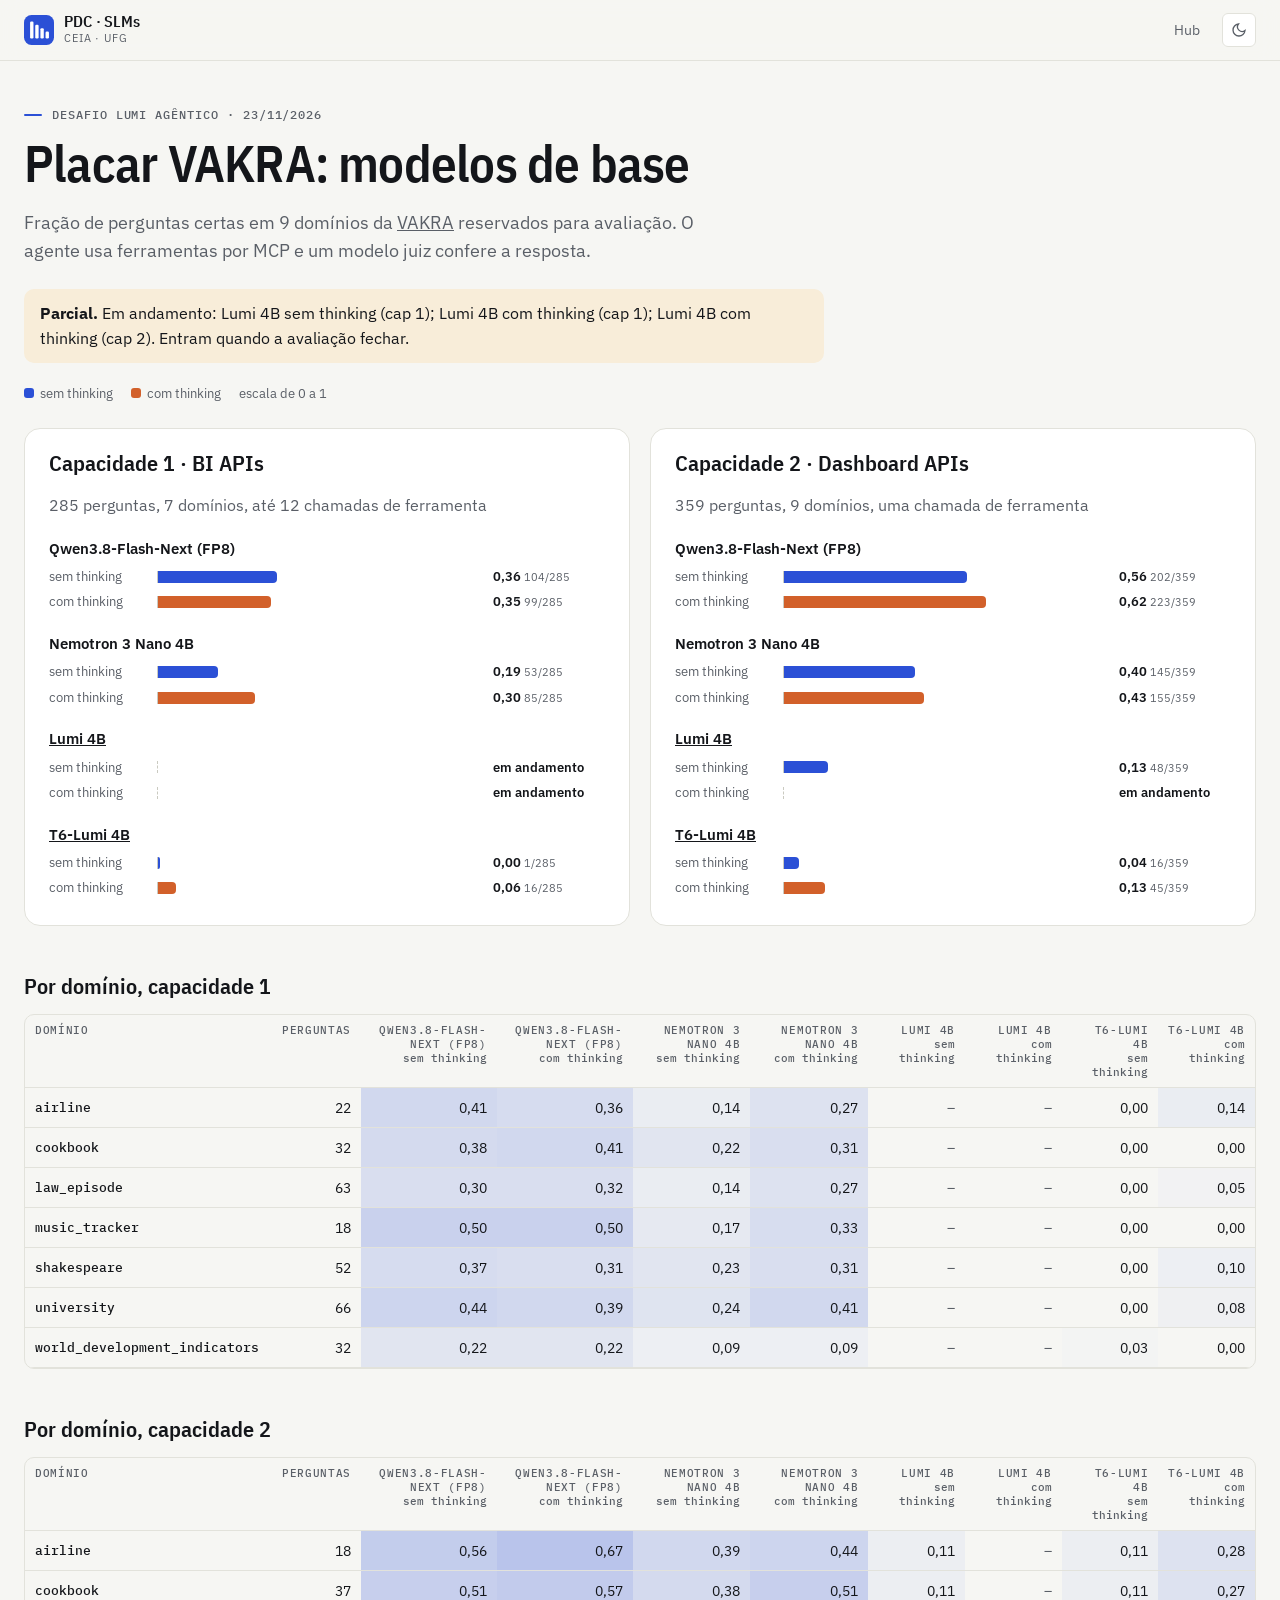
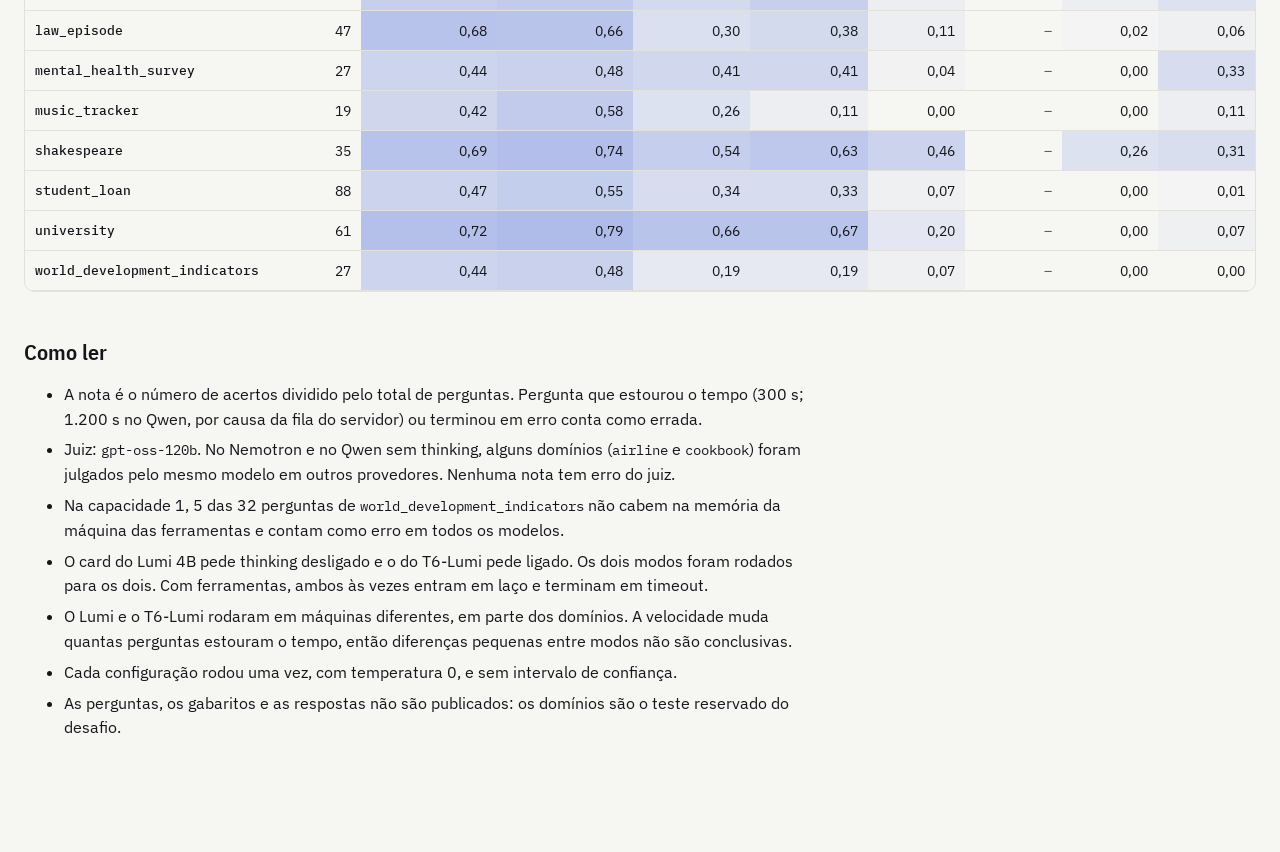
==== posts/placar-vakra/index.html @ 12c35331 "Placar VAKRA: notas agregadas dos modelos de base (parcial)" ====
<!doctype html>
<html lang="pt-BR">
<head>
<meta charset="utf-8">
<meta name="viewport" content="width=device-width, initial-scale=1">
<title>Placar VAKRA: modelos de base do Desafio Lumi Agêntico</title>
<meta name="description" content="Notas de Lumi 4B, T6-Lumi 4B, Nemotron 3 Nano 4B e Qwen3.8-Flash, com e sem thinking, nas capacidades 1 e 2 da VAKRA (9 domínios reservados).">
<meta name="hub:kind" content="leaderboard">
<link rel="preconnect" href="https://fonts.googleapis.com">
<link rel="preconnect" href="https://fonts.gstatic.com" crossorigin>
<link rel="stylesheet" href="https://fonts.googleapis.com/css2?family=IBM+Plex+Mono:wght@400;500&family=IBM+Plex+Sans+Condensed:wght@500;600&family=IBM+Plex+Sans:wght@400;500;600&display=swap">
<link rel="stylesheet" href="../../assets/tokens.css">
<link rel="stylesheet" href="../../assets/tema.css">
<script src="../../assets/tema.js" defer></script>
<style>
main.wrap { padding-top: 48px; padding-bottom: 96px; }
h1.display { font-size: clamp(2rem, 4.4vw, 3.2rem); }
h2 { font: 600 1.35rem/1.2 var(--font-display); margin: 48px 0 6px; }
section > p { max-width: 72ch; }
.aviso { background: var(--warn-soft); border-radius: var(--r); padding: 12px 16px; margin: 24px 0 0; max-width: 80ch; }
.duas { display: grid; grid-template-columns: repeat(auto-fit, minmax(min(100%, 420px), 1fr)); gap: 20px; margin-top: 24px; }
.duas .card { padding: 22px 24px; }
.duas h2 { margin: 0 0 4px; }
.mod { margin-top: 18px; }
.mod h3 { font-size: .95rem; font-weight: 600; margin: 0 0 6px; }
.lin { display: grid; grid-template-columns: 98px 1fr 112px; gap: 10px; align-items: center; font-size: .84rem; margin: 4px 0; }
.modo, .val small { color: var(--muted); font-weight: 400; }
.trilho { height: 12px; display: block; border-left: 1px solid var(--line-strong); }
.trilho i { display: block; height: 100%; min-width: 2px; border-radius: 0 4px 4px 0; }
.trilho.vazio { border-left-style: dashed; }
.s1 { background: var(--c1); } .s2 { background: var(--c2); }
.val { font-weight: 600; }
.leg { display: flex; gap: 18px; font-size: .84rem; color: var(--muted); margin: 20px 0 0; }
.leg i { display: inline-block; width: 10px; height: 10px; border-radius: 3px; margin-right: 6px; }
.rolar { overflow-x: auto; margin-top: 14px; border: 1px solid var(--line); border-radius: var(--r); }
.rolar th span { text-transform: none; letter-spacing: 0; }
.rolar th, .rolar td { padding: 8px 10px; }
.rolar thead th { min-width: 92px; }
.rolar tbody th code { font-size: .82rem; }
.rolar tbody th { text-transform: none; vertical-align: middle; letter-spacing: 0; color: var(--fg); }
li { max-width: 76ch; margin: 6px 0; }
</style>
</head>
<body>
<header class="appbar"><div class="appbar-in">
  <a class="marca" href="../../" aria-label="Início"><svg width="30" height="30" viewBox="0 0 32 32" aria-hidden="true"><rect width="32" height="32" rx="8" style="fill:var(--accent)"/><g fill="#fff"><rect x="6.5" y="7" width="3.6" height="18" rx="1.3"/><rect x="12" y="10.5" width="3.6" height="14.5" rx="1.3"/><rect x="17.5" y="14" width="3.6" height="11" rx="1.3"/><rect x="23" y="17.5" width="3.6" height="7.5" rx="1.3"/></g></svg><span><b>PDC · SLMs</b><small>CEIA · UFG</small></span></a>
  <nav class="appnav"><a href="../../">Hub</a><button class="tema-btn" data-tema-alternar aria-label="Alternar tema claro/escuro"><svg width="16" height="16" viewBox="0 0 24 24" fill="none" stroke="currentColor" stroke-width="2"><path d="M21 12.8A9 9 0 1 1 11.2 3a7 7 0 0 0 9.8 9.8Z"/></svg></button></nav>
</div></header>
<main class="wrap">
<section>
<p class="eyebrow">Desafio Lumi Agêntico · 23/11/2026</p>
<h1 class="display">Placar VAKRA: modelos de base</h1>
<p class="lede">Fração de perguntas certas em 9 domínios da <a href="https://github.com/IBM/vakra">VAKRA</a> reservados para avaliação. O agente usa ferramentas por MCP e um modelo juiz confere a resposta.</p>
<p class="aviso"><strong>Parcial.</strong> Em andamento: Lumi 4B sem thinking (cap 1); Lumi 4B com thinking (cap 1); Lumi 4B com thinking (cap 2). Entram quando a avaliação fechar.</p>
<div class="leg"><span><i class="s1"></i>sem thinking</span><span><i class="s2"></i>com thinking</span><span>escala de 0 a 1</span></div>
<div class="duas">
<div class="card"><h2>Capacidade 1 · BI APIs</h2><p class="muted">285 perguntas, 7 domínios, até 12 chamadas de ferramenta</p><div class="mod"><h3>Qwen3.8-Flash-Next (FP8)</h3><div class="lin" title="Qwen3.8-Flash-Next (FP8), sem thinking: 104 de 285 certas"><span class="modo">sem thinking</span><span class="trilho"><i class="s1" style="width:36.5%"></i></span><b class="val num">0,36 <small>104/285</small></b></div><div class="lin" title="Qwen3.8-Flash-Next (FP8), com thinking: 99 de 285 certas"><span class="modo">com thinking</span><span class="trilho"><i class="s2" style="width:34.7%"></i></span><b class="val num">0,35 <small>99/285</small></b></div></div><div class="mod"><h3>Nemotron 3 Nano 4B</h3><div class="lin" title="Nemotron 3 Nano 4B, sem thinking: 53 de 285 certas"><span class="modo">sem thinking</span><span class="trilho"><i class="s1" style="width:18.6%"></i></span><b class="val num">0,19 <small>53/285</small></b></div><div class="lin" title="Nemotron 3 Nano 4B, com thinking: 85 de 285 certas"><span class="modo">com thinking</span><span class="trilho"><i class="s2" style="width:29.8%"></i></span><b class="val num">0,30 <small>85/285</small></b></div></div><div class="mod"><h3><a href="https://huggingface.co/ceia-research/lumi-4b">Lumi 4B</a></h3><div class="lin"><span class="modo">sem thinking</span><span class="trilho vazio"></span><b class="val">em andamento</b></div><div class="lin"><span class="modo">com thinking</span><span class="trilho vazio"></span><b class="val">em andamento</b></div></div><div class="mod"><h3><a href="https://huggingface.co/gustavobarrosss/t6-lumi-4b">T6-Lumi 4B</a></h3><div class="lin" title="T6-Lumi 4B, sem thinking: 1 de 285 certas"><span class="modo">sem thinking</span><span class="trilho"><i class="s1" style="width:0.4%"></i></span><b class="val num">0,00 <small>1/285</small></b></div><div class="lin" title="T6-Lumi 4B, com thinking: 16 de 285 certas"><span class="modo">com thinking</span><span class="trilho"><i class="s2" style="width:5.6%"></i></span><b class="val num">0,06 <small>16/285</small></b></div></div></div>
<div class="card"><h2>Capacidade 2 · Dashboard APIs</h2><p class="muted">359 perguntas, 9 domínios, uma chamada de ferramenta</p><div class="mod"><h3>Qwen3.8-Flash-Next (FP8)</h3><div class="lin" title="Qwen3.8-Flash-Next (FP8), sem thinking: 202 de 359 certas"><span class="modo">sem thinking</span><span class="trilho"><i class="s1" style="width:56.3%"></i></span><b class="val num">0,56 <small>202/359</small></b></div><div class="lin" title="Qwen3.8-Flash-Next (FP8), com thinking: 223 de 359 certas"><span class="modo">com thinking</span><span class="trilho"><i class="s2" style="width:62.1%"></i></span><b class="val num">0,62 <small>223/359</small></b></div></div><div class="mod"><h3>Nemotron 3 Nano 4B</h3><div class="lin" title="Nemotron 3 Nano 4B, sem thinking: 145 de 359 certas"><span class="modo">sem thinking</span><span class="trilho"><i class="s1" style="width:40.4%"></i></span><b class="val num">0,40 <small>145/359</small></b></div><div class="lin" title="Nemotron 3 Nano 4B, com thinking: 155 de 359 certas"><span class="modo">com thinking</span><span class="trilho"><i class="s2" style="width:43.2%"></i></span><b class="val num">0,43 <small>155/359</small></b></div></div><div class="mod"><h3><a href="https://huggingface.co/ceia-research/lumi-4b">Lumi 4B</a></h3><div class="lin" title="Lumi 4B, sem thinking: 48 de 359 certas"><span class="modo">sem thinking</span><span class="trilho"><i class="s1" style="width:13.4%"></i></span><b class="val num">0,13 <small>48/359</small></b></div><div class="lin"><span class="modo">com thinking</span><span class="trilho vazio"></span><b class="val">em andamento</b></div></div><div class="mod"><h3><a href="https://huggingface.co/gustavobarrosss/t6-lumi-4b">T6-Lumi 4B</a></h3><div class="lin" title="T6-Lumi 4B, sem thinking: 16 de 359 certas"><span class="modo">sem thinking</span><span class="trilho"><i class="s1" style="width:4.5%"></i></span><b class="val num">0,04 <small>16/359</small></b></div><div class="lin" title="T6-Lumi 4B, com thinking: 45 de 359 certas"><span class="modo">com thinking</span><span class="trilho"><i class="s2" style="width:12.5%"></i></span><b class="val num">0,13 <small>45/359</small></b></div></div></div>
</div>
</section>
<section>
<h2>Por domínio, capacidade 1</h2><div class="rolar"><table class="tabela"><thead><tr><th>Domínio</th><th class="r">Perguntas</th><th class="r">Qwen3.8-Flash-Next (FP8)<br><span>sem thinking</span></th><th class="r">Qwen3.8-Flash-Next (FP8)<br><span>com thinking</span></th><th class="r">Nemotron 3 Nano 4B<br><span>sem thinking</span></th><th class="r">Nemotron 3 Nano 4B<br><span>com thinking</span></th><th class="r">Lumi 4B<br><span>sem thinking</span></th><th class="r">Lumi 4B<br><span>com thinking</span></th><th class="r">T6-Lumi 4B<br><span>sem thinking</span></th><th class="r">T6-Lumi 4B<br><span>com thinking</span></th></tr></thead><tbody><tr><th scope="row"><code>airline</code></th><td class="r">22</td><td class="r" style="background:color-mix(in srgb,var(--c1) 18%,transparent)">0,41</td><td class="r" style="background:color-mix(in srgb,var(--c1) 16%,transparent)">0,36</td><td class="r" style="background:color-mix(in srgb,var(--c1) 6%,transparent)">0,14</td><td class="r" style="background:color-mix(in srgb,var(--c1) 12%,transparent)">0,27</td><td class="r muted">–</td><td class="r muted">–</td><td class="r" style="background:color-mix(in srgb,var(--c1) 0%,transparent)">0,00</td><td class="r" style="background:color-mix(in srgb,var(--c1) 6%,transparent)">0,14</td></tr><tr><th scope="row"><code>cookbook</code></th><td class="r">32</td><td class="r" style="background:color-mix(in srgb,var(--c1) 17%,transparent)">0,38</td><td class="r" style="background:color-mix(in srgb,var(--c1) 18%,transparent)">0,41</td><td class="r" style="background:color-mix(in srgb,var(--c1) 10%,transparent)">0,22</td><td class="r" style="background:color-mix(in srgb,var(--c1) 14%,transparent)">0,31</td><td class="r muted">–</td><td class="r muted">–</td><td class="r" style="background:color-mix(in srgb,var(--c1) 0%,transparent)">0,00</td><td class="r" style="background:color-mix(in srgb,var(--c1) 0%,transparent)">0,00</td></tr><tr><th scope="row"><code>law_episode</code></th><td class="r">63</td><td class="r" style="background:color-mix(in srgb,var(--c1) 14%,transparent)">0,30</td><td class="r" style="background:color-mix(in srgb,var(--c1) 14%,transparent)">0,32</td><td class="r" style="background:color-mix(in srgb,var(--c1) 6%,transparent)">0,14</td><td class="r" style="background:color-mix(in srgb,var(--c1) 12%,transparent)">0,27</td><td class="r muted">–</td><td class="r muted">–</td><td class="r" style="background:color-mix(in srgb,var(--c1) 0%,transparent)">0,00</td><td class="r" style="background:color-mix(in srgb,var(--c1) 2%,transparent)">0,05</td></tr><tr><th scope="row"><code>music_tracker</code></th><td class="r">18</td><td class="r" style="background:color-mix(in srgb,var(--c1) 22%,transparent)">0,50</td><td class="r" style="background:color-mix(in srgb,var(--c1) 22%,transparent)">0,50</td><td class="r" style="background:color-mix(in srgb,var(--c1) 8%,transparent)">0,17</td><td class="r" style="background:color-mix(in srgb,var(--c1) 15%,transparent)">0,33</td><td class="r muted">–</td><td class="r muted">–</td><td class="r" style="background:color-mix(in srgb,var(--c1) 0%,transparent)">0,00</td><td class="r" style="background:color-mix(in srgb,var(--c1) 0%,transparent)">0,00</td></tr><tr><th scope="row"><code>shakespeare</code></th><td class="r">52</td><td class="r" style="background:color-mix(in srgb,var(--c1) 16%,transparent)">0,37</td><td class="r" style="background:color-mix(in srgb,var(--c1) 14%,transparent)">0,31</td><td class="r" style="background:color-mix(in srgb,var(--c1) 10%,transparent)">0,23</td><td class="r" style="background:color-mix(in srgb,var(--c1) 14%,transparent)">0,31</td><td class="r muted">–</td><td class="r muted">–</td><td class="r" style="background:color-mix(in srgb,var(--c1) 0%,transparent)">0,00</td><td class="r" style="background:color-mix(in srgb,var(--c1) 4%,transparent)">0,10</td></tr><tr><th scope="row"><code>university</code></th><td class="r">66</td><td class="r" style="background:color-mix(in srgb,var(--c1) 20%,transparent)">0,44</td><td class="r" style="background:color-mix(in srgb,var(--c1) 18%,transparent)">0,39</td><td class="r" style="background:color-mix(in srgb,var(--c1) 11%,transparent)">0,24</td><td class="r" style="background:color-mix(in srgb,var(--c1) 18%,transparent)">0,41</td><td class="r muted">–</td><td class="r muted">–</td><td class="r" style="background:color-mix(in srgb,var(--c1) 0%,transparent)">0,00</td><td class="r" style="background:color-mix(in srgb,var(--c1) 3%,transparent)">0,08</td></tr><tr><th scope="row"><code>world_development_indicators</code></th><td class="r">32</td><td class="r" style="background:color-mix(in srgb,var(--c1) 10%,transparent)">0,22</td><td class="r" style="background:color-mix(in srgb,var(--c1) 10%,transparent)">0,22</td><td class="r" style="background:color-mix(in srgb,var(--c1) 4%,transparent)">0,09</td><td class="r" style="background:color-mix(in srgb,var(--c1) 4%,transparent)">0,09</td><td class="r muted">–</td><td class="r muted">–</td><td class="r" style="background:color-mix(in srgb,var(--c1) 1%,transparent)">0,03</td><td class="r" style="background:color-mix(in srgb,var(--c1) 0%,transparent)">0,00</td></tr></tbody></table></div>
<h2>Por domínio, capacidade 2</h2><div class="rolar"><table class="tabela"><thead><tr><th>Domínio</th><th class="r">Perguntas</th><th class="r">Qwen3.8-Flash-Next (FP8)<br><span>sem thinking</span></th><th class="r">Qwen3.8-Flash-Next (FP8)<br><span>com thinking</span></th><th class="r">Nemotron 3 Nano 4B<br><span>sem thinking</span></th><th class="r">Nemotron 3 Nano 4B<br><span>com thinking</span></th><th class="r">Lumi 4B<br><span>sem thinking</span></th><th class="r">Lumi 4B<br><span>com thinking</span></th><th class="r">T6-Lumi 4B<br><span>sem thinking</span></th><th class="r">T6-Lumi 4B<br><span>com thinking</span></th></tr></thead><tbody><tr><th scope="row"><code>airline</code></th><td class="r">18</td><td class="r" style="background:color-mix(in srgb,var(--c1) 25%,transparent)">0,56</td><td class="r" style="background:color-mix(in srgb,var(--c1) 30%,transparent)">0,67</td><td class="r" style="background:color-mix(in srgb,var(--c1) 18%,transparent)">0,39</td><td class="r" style="background:color-mix(in srgb,var(--c1) 20%,transparent)">0,44</td><td class="r" style="background:color-mix(in srgb,var(--c1) 5%,transparent)">0,11</td><td class="r muted">–</td><td class="r" style="background:color-mix(in srgb,var(--c1) 5%,transparent)">0,11</td><td class="r" style="background:color-mix(in srgb,var(--c1) 12%,transparent)">0,28</td></tr><tr><th scope="row"><code>cookbook</code></th><td class="r">37</td><td class="r" style="background:color-mix(in srgb,var(--c1) 23%,transparent)">0,51</td><td class="r" style="background:color-mix(in srgb,var(--c1) 26%,transparent)">0,57</td><td class="r" style="background:color-mix(in srgb,var(--c1) 17%,transparent)">0,38</td><td class="r" style="background:color-mix(in srgb,var(--c1) 23%,transparent)">0,51</td><td class="r" style="background:color-mix(in srgb,var(--c1) 5%,transparent)">0,11</td><td class="r muted">–</td><td class="r" style="background:color-mix(in srgb,var(--c1) 5%,transparent)">0,11</td><td class="r" style="background:color-mix(in srgb,var(--c1) 12%,transparent)">0,27</td></tr><tr><th scope="row"><code>law_episode</code></th><td class="r">47</td><td class="r" style="background:color-mix(in srgb,var(--c1) 31%,transparent)">0,68</td><td class="r" style="background:color-mix(in srgb,var(--c1) 30%,transparent)">0,66</td><td class="r" style="background:color-mix(in srgb,var(--c1) 13%,transparent)">0,30</td><td class="r" style="background:color-mix(in srgb,var(--c1) 17%,transparent)">0,38</td><td class="r" style="background:color-mix(in srgb,var(--c1) 5%,transparent)">0,11</td><td class="r muted">–</td><td class="r" style="background:color-mix(in srgb,var(--c1) 1%,transparent)">0,02</td><td class="r" style="background:color-mix(in srgb,var(--c1) 3%,transparent)">0,06</td></tr><tr><th scope="row"><code>mental_health_survey</code></th><td class="r">27</td><td class="r" style="background:color-mix(in srgb,var(--c1) 20%,transparent)">0,44</td><td class="r" style="background:color-mix(in srgb,var(--c1) 22%,transparent)">0,48</td><td class="r" style="background:color-mix(in srgb,var(--c1) 18%,transparent)">0,41</td><td class="r" style="background:color-mix(in srgb,var(--c1) 18%,transparent)">0,41</td><td class="r" style="background:color-mix(in srgb,var(--c1) 2%,transparent)">0,04</td><td class="r muted">–</td><td class="r" style="background:color-mix(in srgb,var(--c1) 0%,transparent)">0,00</td><td class="r" style="background:color-mix(in srgb,var(--c1) 15%,transparent)">0,33</td></tr><tr><th scope="row"><code>music_tracker</code></th><td class="r">19</td><td class="r" style="background:color-mix(in srgb,var(--c1) 19%,transparent)">0,42</td><td class="r" style="background:color-mix(in srgb,var(--c1) 26%,transparent)">0,58</td><td class="r" style="background:color-mix(in srgb,var(--c1) 12%,transparent)">0,26</td><td class="r" style="background:color-mix(in srgb,var(--c1) 5%,transparent)">0,11</td><td class="r" style="background:color-mix(in srgb,var(--c1) 0%,transparent)">0,00</td><td class="r muted">–</td><td class="r" style="background:color-mix(in srgb,var(--c1) 0%,transparent)">0,00</td><td class="r" style="background:color-mix(in srgb,var(--c1) 5%,transparent)">0,11</td></tr><tr><th scope="row"><code>shakespeare</code></th><td class="r">35</td><td class="r" style="background:color-mix(in srgb,var(--c1) 31%,transparent)">0,69</td><td class="r" style="background:color-mix(in srgb,var(--c1) 33%,transparent)">0,74</td><td class="r" style="background:color-mix(in srgb,var(--c1) 24%,transparent)">0,54</td><td class="r" style="background:color-mix(in srgb,var(--c1) 28%,transparent)">0,63</td><td class="r" style="background:color-mix(in srgb,var(--c1) 21%,transparent)">0,46</td><td class="r muted">–</td><td class="r" style="background:color-mix(in srgb,var(--c1) 12%,transparent)">0,26</td><td class="r" style="background:color-mix(in srgb,var(--c1) 14%,transparent)">0,31</td></tr><tr><th scope="row"><code>student_loan</code></th><td class="r">88</td><td class="r" style="background:color-mix(in srgb,var(--c1) 21%,transparent)">0,47</td><td class="r" style="background:color-mix(in srgb,var(--c1) 25%,transparent)">0,55</td><td class="r" style="background:color-mix(in srgb,var(--c1) 15%,transparent)">0,34</td><td class="r" style="background:color-mix(in srgb,var(--c1) 15%,transparent)">0,33</td><td class="r" style="background:color-mix(in srgb,var(--c1) 3%,transparent)">0,07</td><td class="r muted">–</td><td class="r" style="background:color-mix(in srgb,var(--c1) 0%,transparent)">0,00</td><td class="r" style="background:color-mix(in srgb,var(--c1) 1%,transparent)">0,01</td></tr><tr><th scope="row"><code>university</code></th><td class="r">61</td><td class="r" style="background:color-mix(in srgb,var(--c1) 32%,transparent)">0,72</td><td class="r" style="background:color-mix(in srgb,var(--c1) 35%,transparent)">0,79</td><td class="r" style="background:color-mix(in srgb,var(--c1) 30%,transparent)">0,66</td><td class="r" style="background:color-mix(in srgb,var(--c1) 30%,transparent)">0,67</td><td class="r" style="background:color-mix(in srgb,var(--c1) 9%,transparent)">0,20</td><td class="r muted">–</td><td class="r" style="background:color-mix(in srgb,var(--c1) 0%,transparent)">0,00</td><td class="r" style="background:color-mix(in srgb,var(--c1) 3%,transparent)">0,07</td></tr><tr><th scope="row"><code>world_development_indicators</code></th><td class="r">27</td><td class="r" style="background:color-mix(in srgb,var(--c1) 20%,transparent)">0,44</td><td class="r" style="background:color-mix(in srgb,var(--c1) 22%,transparent)">0,48</td><td class="r" style="background:color-mix(in srgb,var(--c1) 8%,transparent)">0,19</td><td class="r" style="background:color-mix(in srgb,var(--c1) 8%,transparent)">0,19</td><td class="r" style="background:color-mix(in srgb,var(--c1) 3%,transparent)">0,07</td><td class="r muted">–</td><td class="r" style="background:color-mix(in srgb,var(--c1) 0%,transparent)">0,00</td><td class="r" style="background:color-mix(in srgb,var(--c1) 0%,transparent)">0,00</td></tr></tbody></table></div>
</section>
<section>
<h2>Como ler</h2>
<ul>
<li>A nota é o número de acertos dividido pelo total de perguntas. Pergunta que estourou o tempo (300 s; 1.200 s no Qwen, por causa da fila do servidor) ou terminou em erro conta como errada.</li>
<li>Juiz: <code>gpt-oss-120b</code>. No Nemotron e no Qwen sem thinking, alguns domínios (<code>airline</code> e <code>cookbook</code>) foram julgados pelo mesmo modelo em outros provedores. Nenhuma nota tem erro do juiz.</li>
<li>Na capacidade 1, 5 das 32 perguntas de <code>world_development_indicators</code> não cabem na memória da máquina das ferramentas e contam como erro em todos os modelos.</li>
<li>O card do Lumi 4B pede thinking desligado e o do T6-Lumi pede ligado. Os dois modos foram rodados para os dois. Com ferramentas, ambos às vezes entram em laço e terminam em timeout.</li>
<li>O Lumi e o T6-Lumi rodaram em máquinas diferentes, em parte dos domínios. A velocidade muda quantas perguntas estouram o tempo, então diferenças pequenas entre modos não são conclusivas.</li>
<li>Cada configuração rodou uma vez, com temperatura 0, e sem intervalo de confiança.</li>
<li>As perguntas, os gabaritos e as respostas não são publicados: os domínios são o teste reservado do desafio.</li>
</ul>
</section>
</main>
</body>
</html>
---- assets/tokens.css ----
/* =====================================================================
   Tokens do time de Compressão e Testbench (PDC · SLMs)
   Um só sistema para o hub, os laboratórios e a bancada.

   Cores de dados (validadas para daltonismo e contraste, claro e escuro):
     --c1 azul    quantização   · também a cor da marca
     --c2 laranja pruning
     --c3 verde   destilação
     --c4 roxo    KV cache
   Use sempre nessa ordem; não invente uma quinta cor de série.

   Este arquivo só define variáveis e a barra superior (.appbar): é seguro
   incluir em qualquer página, inclusive nas que têm CSS próprio.
   ===================================================================== */
:root {
  --bg: #F6F6F3; --surface: #FFFFFF; --sunken: #EEEEE9; --raised: #FFFFFF;
  --line: #E2E2DB; --line-strong: #CACAC1;
  --fg: #14161A; --muted: #5A5F67; --faint: #8B9098;
  --c1: #2B50D6; --c2: #D2602A; --c3: #138A72; --c4: #8A4FC7;
  --c1-soft: #E7ECFB; --c2-soft: #FAEADF; --c3-soft: #DFF2EC; --c4-soft: #F0E7FA;
  --accent: var(--c1); --accent-soft: var(--c1-soft); --on-accent: #FFFFFF;
  --ok: #1D7F4E; --ok-soft: #E0F2E8; --warn: #A86A12; --warn-soft: #F8EDD9; --bad: #BE3A2C; --bad-soft: #F9E3E0;
  --code-bg: #14161A; --code-fg: #E3E6EA; --code-dim: #7D848E; --code-hot: #262B33; --code-key: #8FA6FF;
  --font-sans: "IBM Plex Sans", system-ui, -apple-system, "Segoe UI", sans-serif;
  --font-display: "IBM Plex Sans Condensed", "IBM Plex Sans", "Arial Narrow", sans-serif;
  --font-mono: "IBM Plex Mono", ui-monospace, Consolas, monospace;
  --r-sm: 6px; --r: 10px; --r-lg: 16px;
  --shadow: 0 1px 2px rgba(20, 22, 26, .04), 0 4px 16px rgba(20, 22, 26, .05);
  --ease: cubic-bezier(.2, .7, .2, 1);
  color-scheme: light;
}
@media (prefers-color-scheme: dark) { :root:not([data-theme="light"]) {
  --bg: #0D0F12; --surface: #15181D; --sunken: #101317; --raised: #1B1F25;
  --line: #252A31; --line-strong: #363C45;
  --fg: #E6E8EB; --muted: #9AA1AA; --faint: #69707A;
  --c1: #5F7BF0; --c2: #D9723F; --c3: #22A688; --c4: #9F6FDB;
  --c1-soft: #1A2240; --c2-soft: #33211A; --c3-soft: #12302A; --c4-soft: #281E38;
  --on-accent: #FFFFFF;
  --ok: #4CC38A; --ok-soft: #13301F; --warn: #E3AA4F; --warn-soft: #352812; --bad: #F07A6E; --bad-soft: #3A1B18;
  --code-bg: #08090B; --code-hot: #1E232A;
  --shadow: 0 1px 2px rgba(0, 0, 0, .3), 0 6px 20px rgba(0, 0, 0, .25);
  color-scheme: dark } }
:root[data-theme="dark"] {
  --bg: #0D0F12; --surface: #15181D; --sunken: #101317; --raised: #1B1F25;
  --line: #252A31; --line-strong: #363C45;
  --fg: #E6E8EB; --muted: #9AA1AA; --faint: #69707A;
  --c1: #5F7BF0; --c2: #D9723F; --c3: #22A688; --c4: #9F6FDB;
  --c1-soft: #1A2240; --c2-soft: #33211A; --c3-soft: #12302A; --c4-soft: #281E38;
  --on-accent: #FFFFFF;
  --ok: #4CC38A; --ok-soft: #13301F; --warn: #E3AA4F; --warn-soft: #352812; --bad: #F07A6E; --bad-soft: #3A1B18;
  --code-bg: #08090B; --code-hot: #1E232A;
  --shadow: 0 1px 2px rgba(0, 0, 0, .3), 0 6px 20px rgba(0, 0, 0, .25);
  color-scheme: dark }

/* ---------- barra superior comum ---------- */
.appbar, .appbar * { box-sizing: border-box; }
.appbar { position: sticky; top: 0; z-index: 20; background: color-mix(in srgb, var(--bg) 86%, transparent); backdrop-filter: saturate(1.4) blur(10px); border-bottom: 1px solid var(--line); }
.appbar-in { max-width: 1280px; margin: 0 auto; padding: 0 24px; height: 60px; display: flex; align-items: center; gap: 28px; }
.marca { display: flex; align-items: center; gap: 10px; text-decoration: none; flex: none; color: var(--fg); }
.appnav a, .appnav a:visited { color: var(--muted); }
.marca svg { display: block; }
.marca b { font: 600 1.02rem/1.1 var(--font-display); letter-spacing: .01em; display: block; }
.marca small { font-size: .68rem; color: var(--muted); letter-spacing: .08em; text-transform: uppercase; display: block; }
.appnav { display: flex; gap: 4px; margin-left: auto; align-items: center; }
.appnav a { text-decoration: none; color: var(--muted); font-size: .9rem; padding: 7px 12px; border-radius: var(--r-sm); transition: color .2s, background-color .2s; }
.appnav a:hover { color: var(--fg); background: var(--sunken); }
.appnav a[aria-current="page"] { color: var(--fg); background: var(--sunken); font-weight: 500; }
.tema-btn { border: 1px solid var(--line); background: var(--surface); border-radius: var(--r-sm); width: 34px; height: 34px; display: grid; place-items: center; cursor: pointer; color: var(--muted); margin-left: 6px; transition: color .2s, border-color .2s; }
.tema-btn:hover { color: var(--fg); border-color: var(--line-strong); }

@media (max-width: 760px) {
  .appbar-in { padding: 0 16px; gap: 12px; }
  .marca small { display: none; }
  .appnav a { padding: 7px 8px; font-size: .84rem; }
}
---- assets/tema.css ----
/* Componentes comuns. Inclua depois de tokens.css. */
*, *::before, *::after { box-sizing: border-box; }
[hidden] { display: none !important; }
html, body { margin: 0; }
html { scroll-behavior: smooth; }
body { background: var(--bg); color: var(--fg); font-family: var(--font-sans); font-size: 15.5px; line-height: 1.6; -webkit-font-smoothing: antialiased; text-rendering: optimizeLegibility; }
a { color: inherit; }
button, input, select, textarea { font: inherit; color: inherit; }
:focus-visible { outline: 2px solid var(--accent); outline-offset: 2px; border-radius: 4px; }
code, kbd, .mono { font-family: var(--font-mono); font-size: .9em; }
.num { font-variant-numeric: tabular-nums; }
::selection { background: var(--c1-soft); }

/* ---------- tipografia ---------- */
.wrap { max-width: 1280px; margin: 0 auto; padding: 0 24px; }
.eyebrow { font: 500 .74rem/1 var(--font-mono); letter-spacing: .08em; text-transform: uppercase; color: var(--muted); margin: 0 0 16px; display: flex; align-items: center; gap: 10px; }
.eyebrow::before { content: ""; width: 18px; height: 2px; background: var(--accent); border-radius: 2px; }
.display { font-family: var(--font-display); font-weight: 600; letter-spacing: -.015em; line-height: 1.02; margin: 0; text-wrap: balance; }
h1.display { font-size: clamp(2.5rem, 5.5vw, 4.4rem); }
h2.display { font-size: clamp(1.8rem, 3.2vw, 2.5rem); }
.lede { font-size: 1.1rem; color: var(--muted); max-width: 62ch; margin: 20px 0 0; line-height: 1.6; }
.muted { color: var(--muted); }

/* ---------- componentes ---------- */
.card { background: var(--surface); border: 1px solid var(--line); border-radius: var(--r-lg); }
.btn { display: inline-flex; align-items: center; justify-content: center; gap: 8px; border: 1px solid var(--line-strong); background: var(--surface); color: var(--fg); border-radius: var(--r); padding: 9px 16px; cursor: pointer; font-weight: 500; font-size: .9rem; text-decoration: none; transition: background-color .2s, border-color .2s, transform .15s var(--ease); white-space: nowrap; }
.btn:hover { border-color: var(--fg); }
.btn:active { transform: translateY(1px); }
.btn.primario { background: var(--accent); border-color: var(--accent); color: var(--on-accent); }
.btn.primario:hover { background: color-mix(in srgb, var(--accent) 88%, var(--fg)); }
.btn.perigo { color: var(--bad); }
.btn:disabled { opacity: .45; cursor: not-allowed; transform: none; }
.btn.peq { padding: 6px 12px; font-size: .84rem; border-radius: var(--r-sm); }
.seg { display: inline-flex; background: var(--sunken); border-radius: var(--r); padding: 3px; gap: 2px; }
.seg button { border: 0; background: none; padding: 6px 12px; border-radius: 7px; cursor: pointer; font-size: .84rem; color: var(--muted); transition: background-color .2s, color .2s, box-shadow .2s; }
.seg button[aria-pressed="true"] { background: var(--surface); color: var(--fg); box-shadow: 0 1px 3px rgba(0, 0, 0, .12); font-weight: 500; }
.chip { display: inline-flex; align-items: center; gap: 6px; font: 500 .72rem/1 var(--font-mono); padding: 5px 9px; border-radius: 999px; background: var(--sunken); color: var(--muted); white-space: nowrap; }
.chip.ok { background: var(--ok-soft); color: var(--ok); }
.chip.warn { background: var(--warn-soft); color: var(--warn); }
.chip.bad { background: var(--bad-soft); color: var(--bad); }
.chip.acc { background: var(--accent-soft); color: var(--accent); }
.pulso { width: 7px; height: 7px; border-radius: 50%; background: currentColor; flex: none; }
.chip.ok .pulso { animation: pulso 2s var(--ease) infinite; }
@keyframes pulso { 0% { box-shadow: 0 0 0 0 color-mix(in srgb, currentColor 45%, transparent); } 80%, 100% { box-shadow: 0 0 0 7px transparent; } }
.campo { display: flex; flex-direction: column; gap: 6px; min-width: 0; }
.campo > span { font-size: .84rem; font-weight: 500; display: flex; justify-content: space-between; gap: 8px; }
.campo > span output, .campo > span em { font: 500 .8rem var(--font-mono); color: var(--muted); font-style: normal; }
.campo small { color: var(--muted); font-size: .78rem; line-height: 1.4; }
.entrada, .campo input:not([type=range]):not([type=checkbox]), .campo select, .campo textarea {
  width: 100%; min-width: 0; border: 1px solid var(--line-strong); background: var(--surface); border-radius: var(--r-sm); padding: 8px 11px; transition: border-color .2s, box-shadow .2s; }
.campo textarea { resize: vertical; min-height: 80px; font-family: var(--font-mono); font-size: .84rem; line-height: 1.5; }
.campo input:focus, .campo select:focus, .campo textarea:focus { outline: none; border-color: var(--accent); box-shadow: 0 0 0 3px var(--accent-soft); }
.campo.invalido input, .campo.invalido select, .campo.invalido textarea { border-color: var(--bad); }
input[type=range] { accent-color: var(--accent); width: 100%; }
input[type=checkbox] { accent-color: var(--accent); }
table.tabela { width: 100%; border-collapse: collapse; font-size: .9rem; }
.tabela th, .tabela td { text-align: left; padding: 11px 14px; border-bottom: 1px solid var(--line); vertical-align: top; }
.tabela th { font: 500 .7rem var(--font-mono); letter-spacing: .06em; text-transform: uppercase; color: var(--muted); }
.tabela td.r, .tabela th.r { text-align: right; font-variant-numeric: tabular-nums; }
.tabela tbody tr { transition: background-color .15s; }
.tabela tbody tr:hover { background: color-mix(in srgb, var(--sunken) 60%, transparent); }
pre.codigo { margin: 0; background: var(--code-bg); color: var(--code-fg); border-radius: var(--r); padding: 14px 16px; font: .8rem/1.65 var(--font-mono); overflow-x: auto; }

/* ---------- movimento ---------- */
[data-revelar] { opacity: 0; transform: translateY(14px); transition: opacity .7s var(--ease), transform .7s var(--ease); }
[data-revelar].visivel { opacity: 1; transform: none; }
@media (prefers-reduced-motion: reduce) {
  html { scroll-behavior: auto; }
  *, *::before, *::after { animation-duration: 1ms !important; animation-iteration-count: 1 !important; transition-duration: 1ms !important; }
  [data-revelar] { opacity: 1; transform: none; }
}

.rodape { border-top: 1px solid var(--line); margin-top: 96px; padding: 28px 0 40px; color: var(--muted); font-size: .84rem; }
.rodape .wrap { display: flex; justify-content: space-between; gap: 16px; flex-wrap: wrap; }

@media (max-width: 760px) { .wrap { padding: 0 16px; } }
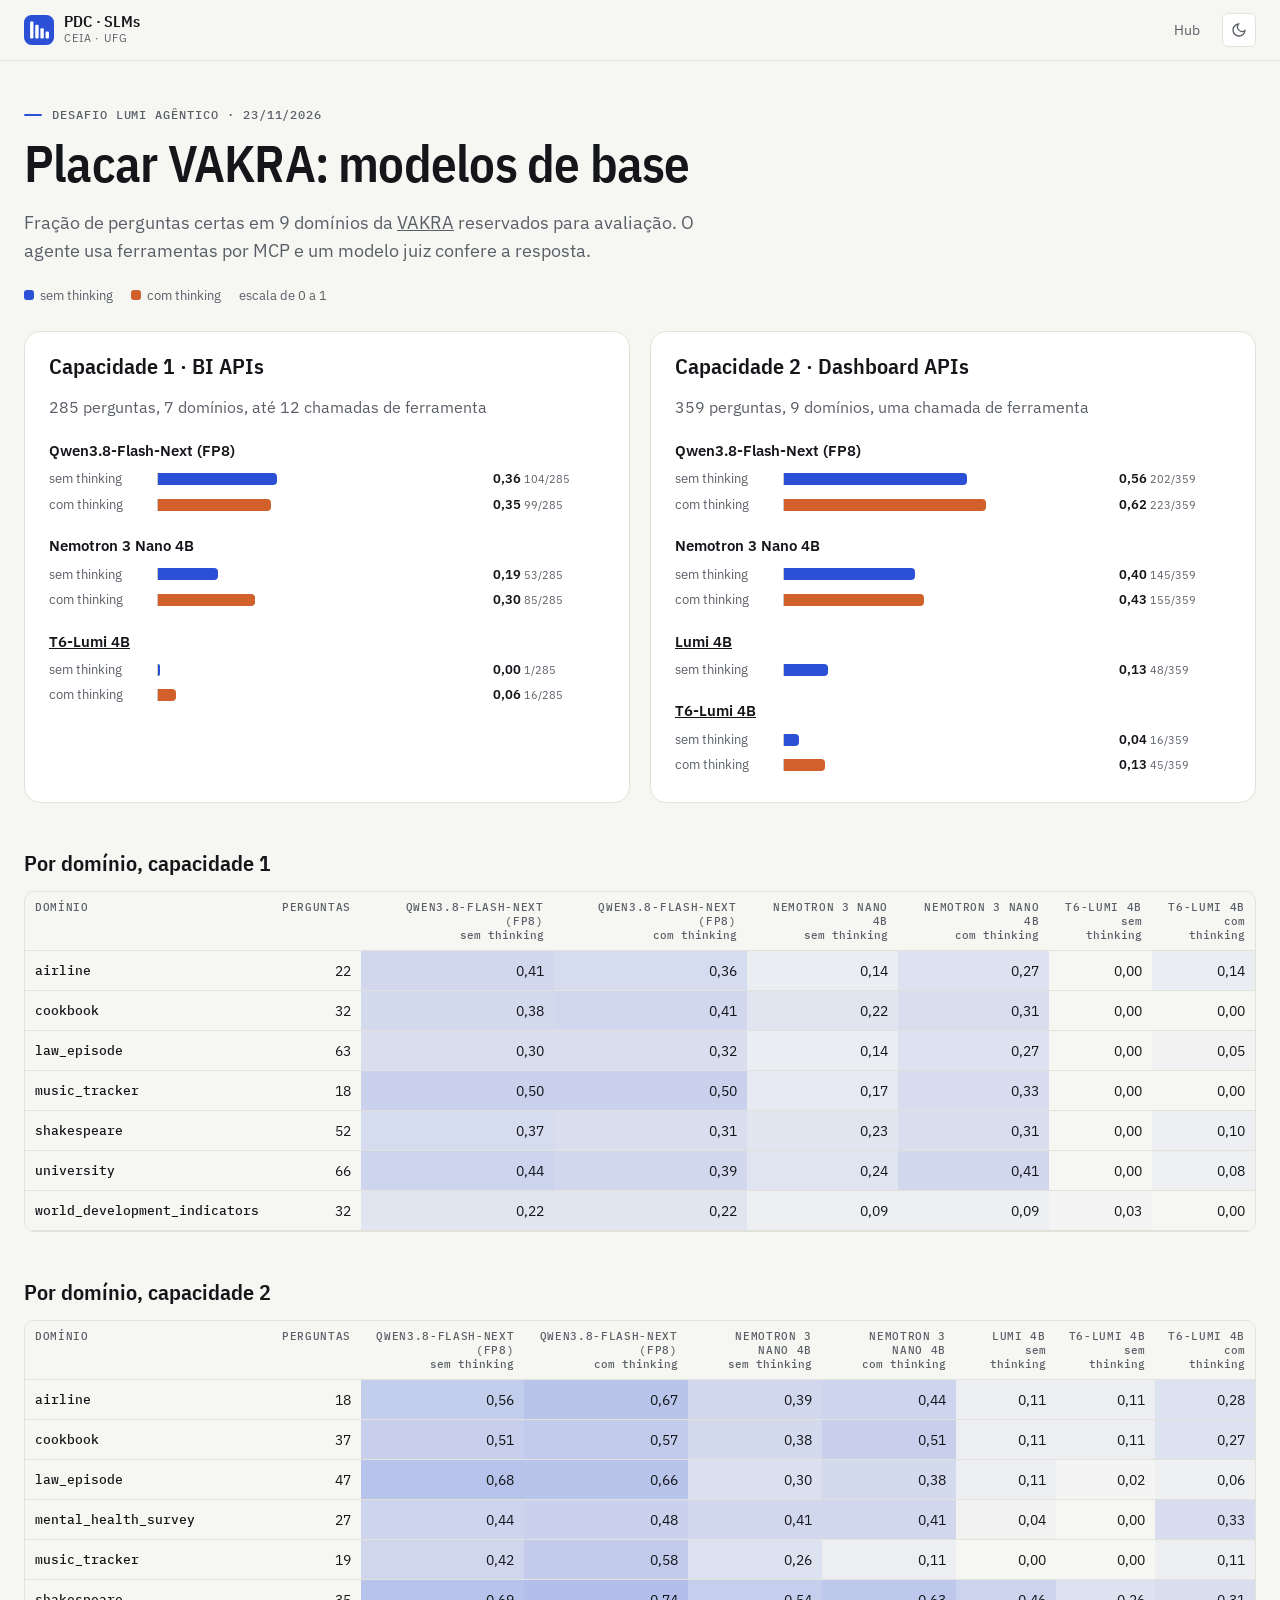
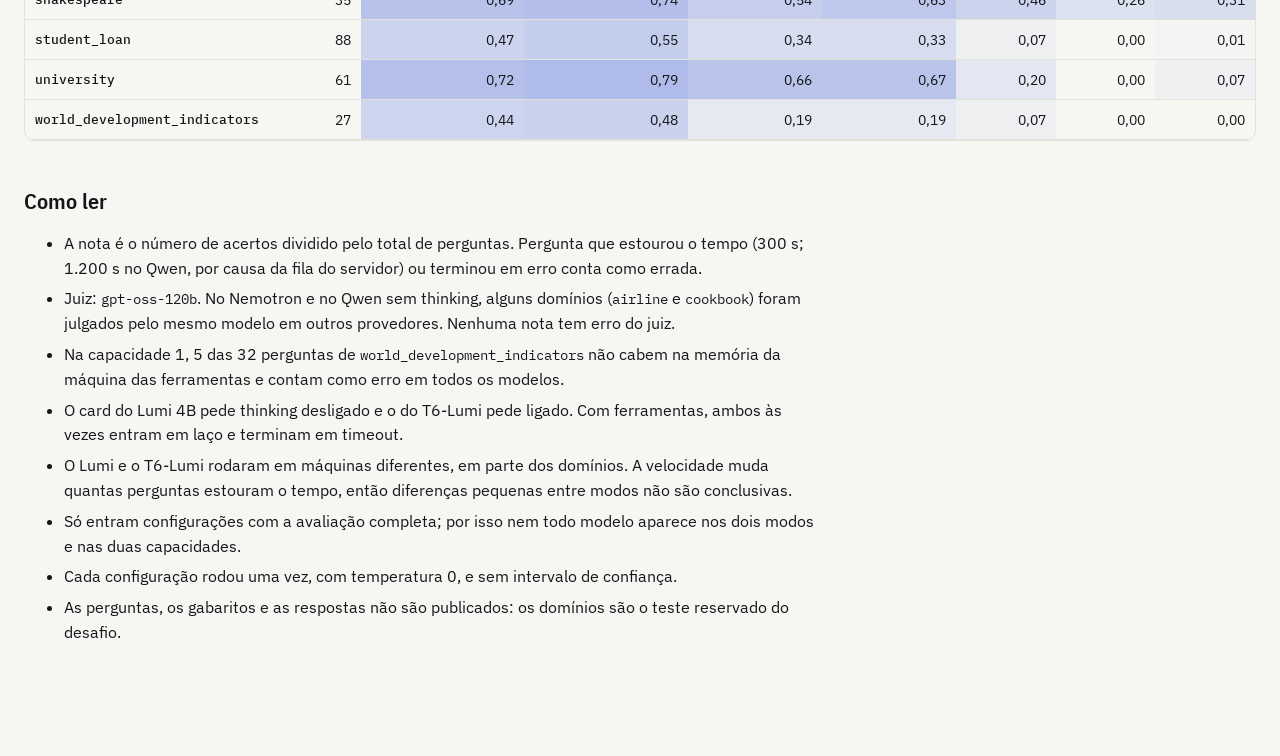
==== commit 2853c775: "Placar VAKRA: só os runs finalizados" ====
--- a/posts/placar-vakra/index.html
+++ b/posts/placar-vakra/index.html
@@ -17,7 +17,6 @@
 h1.display { font-size: clamp(2rem, 4.4vw, 3.2rem); }
 h2 { font: 600 1.35rem/1.2 var(--font-display); margin: 48px 0 6px; }
 section > p { max-width: 72ch; }
-.aviso { background: var(--warn-soft); border-radius: var(--r); padding: 12px 16px; margin: 24px 0 0; max-width: 80ch; }
 .duas { display: grid; grid-template-columns: repeat(auto-fit, minmax(min(100%, 420px), 1fr)); gap: 20px; margin-top: 24px; }
 .duas .card { padding: 22px 24px; }
 .duas h2 { margin: 0 0 4px; }
@@ -27,7 +26,6 @@
 .modo, .val small { color: var(--muted); font-weight: 400; }
 .trilho { height: 12px; display: block; border-left: 1px solid var(--line-strong); }
 .trilho i { display: block; height: 100%; min-width: 2px; border-radius: 0 4px 4px 0; }
-.trilho.vazio { border-left-style: dashed; }
 .s1 { background: var(--c1); } .s2 { background: var(--c2); }
 .val { font-weight: 600; }
 .leg { display: flex; gap: 18px; font-size: .84rem; color: var(--muted); margin: 20px 0 0; }
@@ -51,16 +49,15 @@
 <p class="eyebrow">Desafio Lumi Agêntico · 23/11/2026</p>
 <h1 class="display">Placar VAKRA: modelos de base</h1>
 <p class="lede">Fração de perguntas certas em 9 domínios da <a href="https://github.com/IBM/vakra">VAKRA</a> reservados para avaliação. O agente usa ferramentas por MCP e um modelo juiz confere a resposta.</p>
-<p class="aviso"><strong>Parcial.</strong> Em andamento: Lumi 4B sem thinking (cap 1); Lumi 4B com thinking (cap 1); Lumi 4B com thinking (cap 2). Entram quando a avaliação fechar.</p>
 <div class="leg"><span><i class="s1"></i>sem thinking</span><span><i class="s2"></i>com thinking</span><span>escala de 0 a 1</span></div>
 <div class="duas">
-<div class="card"><h2>Capacidade 1 · BI APIs</h2><p class="muted">285 perguntas, 7 domínios, até 12 chamadas de ferramenta</p><div class="mod"><h3>Qwen3.8-Flash-Next (FP8)</h3><div class="lin" title="Qwen3.8-Flash-Next (FP8), sem thinking: 104 de 285 certas"><span class="modo">sem thinking</span><span class="trilho"><i class="s1" style="width:36.5%"></i></span><b class="val num">0,36 <small>104/285</small></b></div><div class="lin" title="Qwen3.8-Flash-Next (FP8), com thinking: 99 de 285 certas"><span class="modo">com thinking</span><span class="trilho"><i class="s2" style="width:34.7%"></i></span><b class="val num">0,35 <small>99/285</small></b></div></div><div class="mod"><h3>Nemotron 3 Nano 4B</h3><div class="lin" title="Nemotron 3 Nano 4B, sem thinking: 53 de 285 certas"><span class="modo">sem thinking</span><span class="trilho"><i class="s1" style="width:18.6%"></i></span><b class="val num">0,19 <small>53/285</small></b></div><div class="lin" title="Nemotron 3 Nano 4B, com thinking: 85 de 285 certas"><span class="modo">com thinking</span><span class="trilho"><i class="s2" style="width:29.8%"></i></span><b class="val num">0,30 <small>85/285</small></b></div></div><div class="mod"><h3><a href="https://huggingface.co/ceia-research/lumi-4b">Lumi 4B</a></h3><div class="lin"><span class="modo">sem thinking</span><span class="trilho vazio"></span><b class="val">em andamento</b></div><div class="lin"><span class="modo">com thinking</span><span class="trilho vazio"></span><b class="val">em andamento</b></div></div><div class="mod"><h3><a href="https://huggingface.co/gustavobarrosss/t6-lumi-4b">T6-Lumi 4B</a></h3><div class="lin" title="T6-Lumi 4B, sem thinking: 1 de 285 certas"><span class="modo">sem thinking</span><span class="trilho"><i class="s1" style="width:0.4%"></i></span><b class="val num">0,00 <small>1/285</small></b></div><div class="lin" title="T6-Lumi 4B, com thinking: 16 de 285 certas"><span class="modo">com thinking</span><span class="trilho"><i class="s2" style="width:5.6%"></i></span><b class="val num">0,06 <small>16/285</small></b></div></div></div>
-<div class="card"><h2>Capacidade 2 · Dashboard APIs</h2><p class="muted">359 perguntas, 9 domínios, uma chamada de ferramenta</p><div class="mod"><h3>Qwen3.8-Flash-Next (FP8)</h3><div class="lin" title="Qwen3.8-Flash-Next (FP8), sem thinking: 202 de 359 certas"><span class="modo">sem thinking</span><span class="trilho"><i class="s1" style="width:56.3%"></i></span><b class="val num">0,56 <small>202/359</small></b></div><div class="lin" title="Qwen3.8-Flash-Next (FP8), com thinking: 223 de 359 certas"><span class="modo">com thinking</span><span class="trilho"><i class="s2" style="width:62.1%"></i></span><b class="val num">0,62 <small>223/359</small></b></div></div><div class="mod"><h3>Nemotron 3 Nano 4B</h3><div class="lin" title="Nemotron 3 Nano 4B, sem thinking: 145 de 359 certas"><span class="modo">sem thinking</span><span class="trilho"><i class="s1" style="width:40.4%"></i></span><b class="val num">0,40 <small>145/359</small></b></div><div class="lin" title="Nemotron 3 Nano 4B, com thinking: 155 de 359 certas"><span class="modo">com thinking</span><span class="trilho"><i class="s2" style="width:43.2%"></i></span><b class="val num">0,43 <small>155/359</small></b></div></div><div class="mod"><h3><a href="https://huggingface.co/ceia-research/lumi-4b">Lumi 4B</a></h3><div class="lin" title="Lumi 4B, sem thinking: 48 de 359 certas"><span class="modo">sem thinking</span><span class="trilho"><i class="s1" style="width:13.4%"></i></span><b class="val num">0,13 <small>48/359</small></b></div><div class="lin"><span class="modo">com thinking</span><span class="trilho vazio"></span><b class="val">em andamento</b></div></div><div class="mod"><h3><a href="https://huggingface.co/gustavobarrosss/t6-lumi-4b">T6-Lumi 4B</a></h3><div class="lin" title="T6-Lumi 4B, sem thinking: 16 de 359 certas"><span class="modo">sem thinking</span><span class="trilho"><i class="s1" style="width:4.5%"></i></span><b class="val num">0,04 <small>16/359</small></b></div><div class="lin" title="T6-Lumi 4B, com thinking: 45 de 359 certas"><span class="modo">com thinking</span><span class="trilho"><i class="s2" style="width:12.5%"></i></span><b class="val num">0,13 <small>45/359</small></b></div></div></div>
+<div class="card"><h2>Capacidade 1 · BI APIs</h2><p class="muted">285 perguntas, 7 domínios, até 12 chamadas de ferramenta</p><div class="mod"><h3>Qwen3.8-Flash-Next (FP8)</h3><div class="lin" title="Qwen3.8-Flash-Next (FP8), sem thinking: 104 de 285 certas"><span class="modo">sem thinking</span><span class="trilho"><i class="s1" style="width:36.5%"></i></span><b class="val num">0,36 <small>104/285</small></b></div><div class="lin" title="Qwen3.8-Flash-Next (FP8), com thinking: 99 de 285 certas"><span class="modo">com thinking</span><span class="trilho"><i class="s2" style="width:34.7%"></i></span><b class="val num">0,35 <small>99/285</small></b></div></div><div class="mod"><h3>Nemotron 3 Nano 4B</h3><div class="lin" title="Nemotron 3 Nano 4B, sem thinking: 53 de 285 certas"><span class="modo">sem thinking</span><span class="trilho"><i class="s1" style="width:18.6%"></i></span><b class="val num">0,19 <small>53/285</small></b></div><div class="lin" title="Nemotron 3 Nano 4B, com thinking: 85 de 285 certas"><span class="modo">com thinking</span><span class="trilho"><i class="s2" style="width:29.8%"></i></span><b class="val num">0,30 <small>85/285</small></b></div></div><div class="mod"><h3><a href="https://huggingface.co/gustavobarrosss/t6-lumi-4b">T6-Lumi 4B</a></h3><div class="lin" title="T6-Lumi 4B, sem thinking: 1 de 285 certas"><span class="modo">sem thinking</span><span class="trilho"><i class="s1" style="width:0.4%"></i></span><b class="val num">0,00 <small>1/285</small></b></div><div class="lin" title="T6-Lumi 4B, com thinking: 16 de 285 certas"><span class="modo">com thinking</span><span class="trilho"><i class="s2" style="width:5.6%"></i></span><b class="val num">0,06 <small>16/285</small></b></div></div></div>
+<div class="card"><h2>Capacidade 2 · Dashboard APIs</h2><p class="muted">359 perguntas, 9 domínios, uma chamada de ferramenta</p><div class="mod"><h3>Qwen3.8-Flash-Next (FP8)</h3><div class="lin" title="Qwen3.8-Flash-Next (FP8), sem thinking: 202 de 359 certas"><span class="modo">sem thinking</span><span class="trilho"><i class="s1" style="width:56.3%"></i></span><b class="val num">0,56 <small>202/359</small></b></div><div class="lin" title="Qwen3.8-Flash-Next (FP8), com thinking: 223 de 359 certas"><span class="modo">com thinking</span><span class="trilho"><i class="s2" style="width:62.1%"></i></span><b class="val num">0,62 <small>223/359</small></b></div></div><div class="mod"><h3>Nemotron 3 Nano 4B</h3><div class="lin" title="Nemotron 3 Nano 4B, sem thinking: 145 de 359 certas"><span class="modo">sem thinking</span><span class="trilho"><i class="s1" style="width:40.4%"></i></span><b class="val num">0,40 <small>145/359</small></b></div><div class="lin" title="Nemotron 3 Nano 4B, com thinking: 155 de 359 certas"><span class="modo">com thinking</span><span class="trilho"><i class="s2" style="width:43.2%"></i></span><b class="val num">0,43 <small>155/359</small></b></div></div><div class="mod"><h3><a href="https://huggingface.co/ceia-research/lumi-4b">Lumi 4B</a></h3><div class="lin" title="Lumi 4B, sem thinking: 48 de 359 certas"><span class="modo">sem thinking</span><span class="trilho"><i class="s1" style="width:13.4%"></i></span><b class="val num">0,13 <small>48/359</small></b></div></div><div class="mod"><h3><a href="https://huggingface.co/gustavobarrosss/t6-lumi-4b">T6-Lumi 4B</a></h3><div class="lin" title="T6-Lumi 4B, sem thinking: 16 de 359 certas"><span class="modo">sem thinking</span><span class="trilho"><i class="s1" style="width:4.5%"></i></span><b class="val num">0,04 <small>16/359</small></b></div><div class="lin" title="T6-Lumi 4B, com thinking: 45 de 359 certas"><span class="modo">com thinking</span><span class="trilho"><i class="s2" style="width:12.5%"></i></span><b class="val num">0,13 <small>45/359</small></b></div></div></div>
 </div>
 </section>
 <section>
-<h2>Por domínio, capacidade 1</h2><div class="rolar"><table class="tabela"><thead><tr><th>Domínio</th><th class="r">Perguntas</th><th class="r">Qwen3.8-Flash-Next (FP8)<br><span>sem thinking</span></th><th class="r">Qwen3.8-Flash-Next (FP8)<br><span>com thinking</span></th><th class="r">Nemotron 3 Nano 4B<br><span>sem thinking</span></th><th class="r">Nemotron 3 Nano 4B<br><span>com thinking</span></th><th class="r">Lumi 4B<br><span>sem thinking</span></th><th class="r">Lumi 4B<br><span>com thinking</span></th><th class="r">T6-Lumi 4B<br><span>sem thinking</span></th><th class="r">T6-Lumi 4B<br><span>com thinking</span></th></tr></thead><tbody><tr><th scope="row"><code>airline</code></th><td class="r">22</td><td class="r" style="background:color-mix(in srgb,var(--c1) 18%,transparent)">0,41</td><td class="r" style="background:color-mix(in srgb,var(--c1) 16%,transparent)">0,36</td><td class="r" style="background:color-mix(in srgb,var(--c1) 6%,transparent)">0,14</td><td class="r" style="background:color-mix(in srgb,var(--c1) 12%,transparent)">0,27</td><td class="r muted">–</td><td class="r muted">–</td><td class="r" style="background:color-mix(in srgb,var(--c1) 0%,transparent)">0,00</td><td class="r" style="background:color-mix(in srgb,var(--c1) 6%,transparent)">0,14</td></tr><tr><th scope="row"><code>cookbook</code></th><td class="r">32</td><td class="r" style="background:color-mix(in srgb,var(--c1) 17%,transparent)">0,38</td><td class="r" style="background:color-mix(in srgb,var(--c1) 18%,transparent)">0,41</td><td class="r" style="background:color-mix(in srgb,var(--c1) 10%,transparent)">0,22</td><td class="r" style="background:color-mix(in srgb,var(--c1) 14%,transparent)">0,31</td><td class="r muted">–</td><td class="r muted">–</td><td class="r" style="background:color-mix(in srgb,var(--c1) 0%,transparent)">0,00</td><td class="r" style="background:color-mix(in srgb,var(--c1) 0%,transparent)">0,00</td></tr><tr><th scope="row"><code>law_episode</code></th><td class="r">63</td><td class="r" style="background:color-mix(in srgb,var(--c1) 14%,transparent)">0,30</td><td class="r" style="background:color-mix(in srgb,var(--c1) 14%,transparent)">0,32</td><td class="r" style="background:color-mix(in srgb,var(--c1) 6%,transparent)">0,14</td><td class="r" style="background:color-mix(in srgb,var(--c1) 12%,transparent)">0,27</td><td class="r muted">–</td><td class="r muted">–</td><td class="r" style="background:color-mix(in srgb,var(--c1) 0%,transparent)">0,00</td><td class="r" style="background:color-mix(in srgb,var(--c1) 2%,transparent)">0,05</td></tr><tr><th scope="row"><code>music_tracker</code></th><td class="r">18</td><td class="r" style="background:color-mix(in srgb,var(--c1) 22%,transparent)">0,50</td><td class="r" style="background:color-mix(in srgb,var(--c1) 22%,transparent)">0,50</td><td class="r" style="background:color-mix(in srgb,var(--c1) 8%,transparent)">0,17</td><td class="r" style="background:color-mix(in srgb,var(--c1) 15%,transparent)">0,33</td><td class="r muted">–</td><td class="r muted">–</td><td class="r" style="background:color-mix(in srgb,var(--c1) 0%,transparent)">0,00</td><td class="r" style="background:color-mix(in srgb,var(--c1) 0%,transparent)">0,00</td></tr><tr><th scope="row"><code>shakespeare</code></th><td class="r">52</td><td class="r" style="background:color-mix(in srgb,var(--c1) 16%,transparent)">0,37</td><td class="r" style="background:color-mix(in srgb,var(--c1) 14%,transparent)">0,31</td><td class="r" style="background:color-mix(in srgb,var(--c1) 10%,transparent)">0,23</td><td class="r" style="background:color-mix(in srgb,var(--c1) 14%,transparent)">0,31</td><td class="r muted">–</td><td class="r muted">–</td><td class="r" style="background:color-mix(in srgb,var(--c1) 0%,transparent)">0,00</td><td class="r" style="background:color-mix(in srgb,var(--c1) 4%,transparent)">0,10</td></tr><tr><th scope="row"><code>university</code></th><td class="r">66</td><td class="r" style="background:color-mix(in srgb,var(--c1) 20%,transparent)">0,44</td><td class="r" style="background:color-mix(in srgb,var(--c1) 18%,transparent)">0,39</td><td class="r" style="background:color-mix(in srgb,var(--c1) 11%,transparent)">0,24</td><td class="r" style="background:color-mix(in srgb,var(--c1) 18%,transparent)">0,41</td><td class="r muted">–</td><td class="r muted">–</td><td class="r" style="background:color-mix(in srgb,var(--c1) 0%,transparent)">0,00</td><td class="r" style="background:color-mix(in srgb,var(--c1) 3%,transparent)">0,08</td></tr><tr><th scope="row"><code>world_development_indicators</code></th><td class="r">32</td><td class="r" style="background:color-mix(in srgb,var(--c1) 10%,transparent)">0,22</td><td class="r" style="background:color-mix(in srgb,var(--c1) 10%,transparent)">0,22</td><td class="r" style="background:color-mix(in srgb,var(--c1) 4%,transparent)">0,09</td><td class="r" style="background:color-mix(in srgb,var(--c1) 4%,transparent)">0,09</td><td class="r muted">–</td><td class="r muted">–</td><td class="r" style="background:color-mix(in srgb,var(--c1) 1%,transparent)">0,03</td><td class="r" style="background:color-mix(in srgb,var(--c1) 0%,transparent)">0,00</td></tr></tbody></table></div>
-<h2>Por domínio, capacidade 2</h2><div class="rolar"><table class="tabela"><thead><tr><th>Domínio</th><th class="r">Perguntas</th><th class="r">Qwen3.8-Flash-Next (FP8)<br><span>sem thinking</span></th><th class="r">Qwen3.8-Flash-Next (FP8)<br><span>com thinking</span></th><th class="r">Nemotron 3 Nano 4B<br><span>sem thinking</span></th><th class="r">Nemotron 3 Nano 4B<br><span>com thinking</span></th><th class="r">Lumi 4B<br><span>sem thinking</span></th><th class="r">Lumi 4B<br><span>com thinking</span></th><th class="r">T6-Lumi 4B<br><span>sem thinking</span></th><th class="r">T6-Lumi 4B<br><span>com thinking</span></th></tr></thead><tbody><tr><th scope="row"><code>airline</code></th><td class="r">18</td><td class="r" style="background:color-mix(in srgb,var(--c1) 25%,transparent)">0,56</td><td class="r" style="background:color-mix(in srgb,var(--c1) 30%,transparent)">0,67</td><td class="r" style="background:color-mix(in srgb,var(--c1) 18%,transparent)">0,39</td><td class="r" style="background:color-mix(in srgb,var(--c1) 20%,transparent)">0,44</td><td class="r" style="background:color-mix(in srgb,var(--c1) 5%,transparent)">0,11</td><td class="r muted">–</td><td class="r" style="background:color-mix(in srgb,var(--c1) 5%,transparent)">0,11</td><td class="r" style="background:color-mix(in srgb,var(--c1) 12%,transparent)">0,28</td></tr><tr><th scope="row"><code>cookbook</code></th><td class="r">37</td><td class="r" style="background:color-mix(in srgb,var(--c1) 23%,transparent)">0,51</td><td class="r" style="background:color-mix(in srgb,var(--c1) 26%,transparent)">0,57</td><td class="r" style="background:color-mix(in srgb,var(--c1) 17%,transparent)">0,38</td><td class="r" style="background:color-mix(in srgb,var(--c1) 23%,transparent)">0,51</td><td class="r" style="background:color-mix(in srgb,var(--c1) 5%,transparent)">0,11</td><td class="r muted">–</td><td class="r" style="background:color-mix(in srgb,var(--c1) 5%,transparent)">0,11</td><td class="r" style="background:color-mix(in srgb,var(--c1) 12%,transparent)">0,27</td></tr><tr><th scope="row"><code>law_episode</code></th><td class="r">47</td><td class="r" style="background:color-mix(in srgb,var(--c1) 31%,transparent)">0,68</td><td class="r" style="background:color-mix(in srgb,var(--c1) 30%,transparent)">0,66</td><td class="r" style="background:color-mix(in srgb,var(--c1) 13%,transparent)">0,30</td><td class="r" style="background:color-mix(in srgb,var(--c1) 17%,transparent)">0,38</td><td class="r" style="background:color-mix(in srgb,var(--c1) 5%,transparent)">0,11</td><td class="r muted">–</td><td class="r" style="background:color-mix(in srgb,var(--c1) 1%,transparent)">0,02</td><td class="r" style="background:color-mix(in srgb,var(--c1) 3%,transparent)">0,06</td></tr><tr><th scope="row"><code>mental_health_survey</code></th><td class="r">27</td><td class="r" style="background:color-mix(in srgb,var(--c1) 20%,transparent)">0,44</td><td class="r" style="background:color-mix(in srgb,var(--c1) 22%,transparent)">0,48</td><td class="r" style="background:color-mix(in srgb,var(--c1) 18%,transparent)">0,41</td><td class="r" style="background:color-mix(in srgb,var(--c1) 18%,transparent)">0,41</td><td class="r" style="background:color-mix(in srgb,var(--c1) 2%,transparent)">0,04</td><td class="r muted">–</td><td class="r" style="background:color-mix(in srgb,var(--c1) 0%,transparent)">0,00</td><td class="r" style="background:color-mix(in srgb,var(--c1) 15%,transparent)">0,33</td></tr><tr><th scope="row"><code>music_tracker</code></th><td class="r">19</td><td class="r" style="background:color-mix(in srgb,var(--c1) 19%,transparent)">0,42</td><td class="r" style="background:color-mix(in srgb,var(--c1) 26%,transparent)">0,58</td><td class="r" style="background:color-mix(in srgb,var(--c1) 12%,transparent)">0,26</td><td class="r" style="background:color-mix(in srgb,var(--c1) 5%,transparent)">0,11</td><td class="r" style="background:color-mix(in srgb,var(--c1) 0%,transparent)">0,00</td><td class="r muted">–</td><td class="r" style="background:color-mix(in srgb,var(--c1) 0%,transparent)">0,00</td><td class="r" style="background:color-mix(in srgb,var(--c1) 5%,transparent)">0,11</td></tr><tr><th scope="row"><code>shakespeare</code></th><td class="r">35</td><td class="r" style="background:color-mix(in srgb,var(--c1) 31%,transparent)">0,69</td><td class="r" style="background:color-mix(in srgb,var(--c1) 33%,transparent)">0,74</td><td class="r" style="background:color-mix(in srgb,var(--c1) 24%,transparent)">0,54</td><td class="r" style="background:color-mix(in srgb,var(--c1) 28%,transparent)">0,63</td><td class="r" style="background:color-mix(in srgb,var(--c1) 21%,transparent)">0,46</td><td class="r muted">–</td><td class="r" style="background:color-mix(in srgb,var(--c1) 12%,transparent)">0,26</td><td class="r" style="background:color-mix(in srgb,var(--c1) 14%,transparent)">0,31</td></tr><tr><th scope="row"><code>student_loan</code></th><td class="r">88</td><td class="r" style="background:color-mix(in srgb,var(--c1) 21%,transparent)">0,47</td><td class="r" style="background:color-mix(in srgb,var(--c1) 25%,transparent)">0,55</td><td class="r" style="background:color-mix(in srgb,var(--c1) 15%,transparent)">0,34</td><td class="r" style="background:color-mix(in srgb,var(--c1) 15%,transparent)">0,33</td><td class="r" style="background:color-mix(in srgb,var(--c1) 3%,transparent)">0,07</td><td class="r muted">–</td><td class="r" style="background:color-mix(in srgb,var(--c1) 0%,transparent)">0,00</td><td class="r" style="background:color-mix(in srgb,var(--c1) 1%,transparent)">0,01</td></tr><tr><th scope="row"><code>university</code></th><td class="r">61</td><td class="r" style="background:color-mix(in srgb,var(--c1) 32%,transparent)">0,72</td><td class="r" style="background:color-mix(in srgb,var(--c1) 35%,transparent)">0,79</td><td class="r" style="background:color-mix(in srgb,var(--c1) 30%,transparent)">0,66</td><td class="r" style="background:color-mix(in srgb,var(--c1) 30%,transparent)">0,67</td><td class="r" style="background:color-mix(in srgb,var(--c1) 9%,transparent)">0,20</td><td class="r muted">–</td><td class="r" style="background:color-mix(in srgb,var(--c1) 0%,transparent)">0,00</td><td class="r" style="background:color-mix(in srgb,var(--c1) 3%,transparent)">0,07</td></tr><tr><th scope="row"><code>world_development_indicators</code></th><td class="r">27</td><td class="r" style="background:color-mix(in srgb,var(--c1) 20%,transparent)">0,44</td><td class="r" style="background:color-mix(in srgb,var(--c1) 22%,transparent)">0,48</td><td class="r" style="background:color-mix(in srgb,var(--c1) 8%,transparent)">0,19</td><td class="r" style="background:color-mix(in srgb,var(--c1) 8%,transparent)">0,19</td><td class="r" style="background:color-mix(in srgb,var(--c1) 3%,transparent)">0,07</td><td class="r muted">–</td><td class="r" style="background:color-mix(in srgb,var(--c1) 0%,transparent)">0,00</td><td class="r" style="background:color-mix(in srgb,var(--c1) 0%,transparent)">0,00</td></tr></tbody></table></div>
+<h2>Por domínio, capacidade 1</h2><div class="rolar"><table class="tabela"><thead><tr><th>Domínio</th><th class="r">Perguntas</th><th class="r">Qwen3.8-Flash-Next (FP8)<br><span>sem thinking</span></th><th class="r">Qwen3.8-Flash-Next (FP8)<br><span>com thinking</span></th><th class="r">Nemotron 3 Nano 4B<br><span>sem thinking</span></th><th class="r">Nemotron 3 Nano 4B<br><span>com thinking</span></th><th class="r">T6-Lumi 4B<br><span>sem thinking</span></th><th class="r">T6-Lumi 4B<br><span>com thinking</span></th></tr></thead><tbody><tr><th scope="row"><code>airline</code></th><td class="r">22</td><td class="r" style="background:color-mix(in srgb,var(--c1) 18%,transparent)">0,41</td><td class="r" style="background:color-mix(in srgb,var(--c1) 16%,transparent)">0,36</td><td class="r" style="background:color-mix(in srgb,var(--c1) 6%,transparent)">0,14</td><td class="r" style="background:color-mix(in srgb,var(--c1) 12%,transparent)">0,27</td><td class="r" style="background:color-mix(in srgb,var(--c1) 0%,transparent)">0,00</td><td class="r" style="background:color-mix(in srgb,var(--c1) 6%,transparent)">0,14</td></tr><tr><th scope="row"><code>cookbook</code></th><td class="r">32</td><td class="r" style="background:color-mix(in srgb,var(--c1) 17%,transparent)">0,38</td><td class="r" style="background:color-mix(in srgb,var(--c1) 18%,transparent)">0,41</td><td class="r" style="background:color-mix(in srgb,var(--c1) 10%,transparent)">0,22</td><td class="r" style="background:color-mix(in srgb,var(--c1) 14%,transparent)">0,31</td><td class="r" style="background:color-mix(in srgb,var(--c1) 0%,transparent)">0,00</td><td class="r" style="background:color-mix(in srgb,var(--c1) 0%,transparent)">0,00</td></tr><tr><th scope="row"><code>law_episode</code></th><td class="r">63</td><td class="r" style="background:color-mix(in srgb,var(--c1) 14%,transparent)">0,30</td><td class="r" style="background:color-mix(in srgb,var(--c1) 14%,transparent)">0,32</td><td class="r" style="background:color-mix(in srgb,var(--c1) 6%,transparent)">0,14</td><td class="r" style="background:color-mix(in srgb,var(--c1) 12%,transparent)">0,27</td><td class="r" style="background:color-mix(in srgb,var(--c1) 0%,transparent)">0,00</td><td class="r" style="background:color-mix(in srgb,var(--c1) 2%,transparent)">0,05</td></tr><tr><th scope="row"><code>music_tracker</code></th><td class="r">18</td><td class="r" style="background:color-mix(in srgb,var(--c1) 22%,transparent)">0,50</td><td class="r" style="background:color-mix(in srgb,var(--c1) 22%,transparent)">0,50</td><td class="r" style="background:color-mix(in srgb,var(--c1) 8%,transparent)">0,17</td><td class="r" style="background:color-mix(in srgb,var(--c1) 15%,transparent)">0,33</td><td class="r" style="background:color-mix(in srgb,var(--c1) 0%,transparent)">0,00</td><td class="r" style="background:color-mix(in srgb,var(--c1) 0%,transparent)">0,00</td></tr><tr><th scope="row"><code>shakespeare</code></th><td class="r">52</td><td class="r" style="background:color-mix(in srgb,var(--c1) 16%,transparent)">0,37</td><td class="r" style="background:color-mix(in srgb,var(--c1) 14%,transparent)">0,31</td><td class="r" style="background:color-mix(in srgb,var(--c1) 10%,transparent)">0,23</td><td class="r" style="background:color-mix(in srgb,var(--c1) 14%,transparent)">0,31</td><td class="r" style="background:color-mix(in srgb,var(--c1) 0%,transparent)">0,00</td><td class="r" style="background:color-mix(in srgb,var(--c1) 4%,transparent)">0,10</td></tr><tr><th scope="row"><code>university</code></th><td class="r">66</td><td class="r" style="background:color-mix(in srgb,var(--c1) 20%,transparent)">0,44</td><td class="r" style="background:color-mix(in srgb,var(--c1) 18%,transparent)">0,39</td><td class="r" style="background:color-mix(in srgb,var(--c1) 11%,transparent)">0,24</td><td class="r" style="background:color-mix(in srgb,var(--c1) 18%,transparent)">0,41</td><td class="r" style="background:color-mix(in srgb,var(--c1) 0%,transparent)">0,00</td><td class="r" style="background:color-mix(in srgb,var(--c1) 3%,transparent)">0,08</td></tr><tr><th scope="row"><code>world_development_indicators</code></th><td class="r">32</td><td class="r" style="background:color-mix(in srgb,var(--c1) 10%,transparent)">0,22</td><td class="r" style="background:color-mix(in srgb,var(--c1) 10%,transparent)">0,22</td><td class="r" style="background:color-mix(in srgb,var(--c1) 4%,transparent)">0,09</td><td class="r" style="background:color-mix(in srgb,var(--c1) 4%,transparent)">0,09</td><td class="r" style="background:color-mix(in srgb,var(--c1) 1%,transparent)">0,03</td><td class="r" style="background:color-mix(in srgb,var(--c1) 0%,transparent)">0,00</td></tr></tbody></table></div>
+<h2>Por domínio, capacidade 2</h2><div class="rolar"><table class="tabela"><thead><tr><th>Domínio</th><th class="r">Perguntas</th><th class="r">Qwen3.8-Flash-Next (FP8)<br><span>sem thinking</span></th><th class="r">Qwen3.8-Flash-Next (FP8)<br><span>com thinking</span></th><th class="r">Nemotron 3 Nano 4B<br><span>sem thinking</span></th><th class="r">Nemotron 3 Nano 4B<br><span>com thinking</span></th><th class="r">Lumi 4B<br><span>sem thinking</span></th><th class="r">T6-Lumi 4B<br><span>sem thinking</span></th><th class="r">T6-Lumi 4B<br><span>com thinking</span></th></tr></thead><tbody><tr><th scope="row"><code>airline</code></th><td class="r">18</td><td class="r" style="background:color-mix(in srgb,var(--c1) 25%,transparent)">0,56</td><td class="r" style="background:color-mix(in srgb,var(--c1) 30%,transparent)">0,67</td><td class="r" style="background:color-mix(in srgb,var(--c1) 18%,transparent)">0,39</td><td class="r" style="background:color-mix(in srgb,var(--c1) 20%,transparent)">0,44</td><td class="r" style="background:color-mix(in srgb,var(--c1) 5%,transparent)">0,11</td><td class="r" style="background:color-mix(in srgb,var(--c1) 5%,transparent)">0,11</td><td class="r" style="background:color-mix(in srgb,var(--c1) 12%,transparent)">0,28</td></tr><tr><th scope="row"><code>cookbook</code></th><td class="r">37</td><td class="r" style="background:color-mix(in srgb,var(--c1) 23%,transparent)">0,51</td><td class="r" style="background:color-mix(in srgb,var(--c1) 26%,transparent)">0,57</td><td class="r" style="background:color-mix(in srgb,var(--c1) 17%,transparent)">0,38</td><td class="r" style="background:color-mix(in srgb,var(--c1) 23%,transparent)">0,51</td><td class="r" style="background:color-mix(in srgb,var(--c1) 5%,transparent)">0,11</td><td class="r" style="background:color-mix(in srgb,var(--c1) 5%,transparent)">0,11</td><td class="r" style="background:color-mix(in srgb,var(--c1) 12%,transparent)">0,27</td></tr><tr><th scope="row"><code>law_episode</code></th><td class="r">47</td><td class="r" style="background:color-mix(in srgb,var(--c1) 31%,transparent)">0,68</td><td class="r" style="background:color-mix(in srgb,var(--c1) 30%,transparent)">0,66</td><td class="r" style="background:color-mix(in srgb,var(--c1) 13%,transparent)">0,30</td><td class="r" style="background:color-mix(in srgb,var(--c1) 17%,transparent)">0,38</td><td class="r" style="background:color-mix(in srgb,var(--c1) 5%,transparent)">0,11</td><td class="r" style="background:color-mix(in srgb,var(--c1) 1%,transparent)">0,02</td><td class="r" style="background:color-mix(in srgb,var(--c1) 3%,transparent)">0,06</td></tr><tr><th scope="row"><code>mental_health_survey</code></th><td class="r">27</td><td class="r" style="background:color-mix(in srgb,var(--c1) 20%,transparent)">0,44</td><td class="r" style="background:color-mix(in srgb,var(--c1) 22%,transparent)">0,48</td><td class="r" style="background:color-mix(in srgb,var(--c1) 18%,transparent)">0,41</td><td class="r" style="background:color-mix(in srgb,var(--c1) 18%,transparent)">0,41</td><td class="r" style="background:color-mix(in srgb,var(--c1) 2%,transparent)">0,04</td><td class="r" style="background:color-mix(in srgb,var(--c1) 0%,transparent)">0,00</td><td class="r" style="background:color-mix(in srgb,var(--c1) 15%,transparent)">0,33</td></tr><tr><th scope="row"><code>music_tracker</code></th><td class="r">19</td><td class="r" style="background:color-mix(in srgb,var(--c1) 19%,transparent)">0,42</td><td class="r" style="background:color-mix(in srgb,var(--c1) 26%,transparent)">0,58</td><td class="r" style="background:color-mix(in srgb,var(--c1) 12%,transparent)">0,26</td><td class="r" style="background:color-mix(in srgb,var(--c1) 5%,transparent)">0,11</td><td class="r" style="background:color-mix(in srgb,var(--c1) 0%,transparent)">0,00</td><td class="r" style="background:color-mix(in srgb,var(--c1) 0%,transparent)">0,00</td><td class="r" style="background:color-mix(in srgb,var(--c1) 5%,transparent)">0,11</td></tr><tr><th scope="row"><code>shakespeare</code></th><td class="r">35</td><td class="r" style="background:color-mix(in srgb,var(--c1) 31%,transparent)">0,69</td><td class="r" style="background:color-mix(in srgb,var(--c1) 33%,transparent)">0,74</td><td class="r" style="background:color-mix(in srgb,var(--c1) 24%,transparent)">0,54</td><td class="r" style="background:color-mix(in srgb,var(--c1) 28%,transparent)">0,63</td><td class="r" style="background:color-mix(in srgb,var(--c1) 21%,transparent)">0,46</td><td class="r" style="background:color-mix(in srgb,var(--c1) 12%,transparent)">0,26</td><td class="r" style="background:color-mix(in srgb,var(--c1) 14%,transparent)">0,31</td></tr><tr><th scope="row"><code>student_loan</code></th><td class="r">88</td><td class="r" style="background:color-mix(in srgb,var(--c1) 21%,transparent)">0,47</td><td class="r" style="background:color-mix(in srgb,var(--c1) 25%,transparent)">0,55</td><td class="r" style="background:color-mix(in srgb,var(--c1) 15%,transparent)">0,34</td><td class="r" style="background:color-mix(in srgb,var(--c1) 15%,transparent)">0,33</td><td class="r" style="background:color-mix(in srgb,var(--c1) 3%,transparent)">0,07</td><td class="r" style="background:color-mix(in srgb,var(--c1) 0%,transparent)">0,00</td><td class="r" style="background:color-mix(in srgb,var(--c1) 1%,transparent)">0,01</td></tr><tr><th scope="row"><code>university</code></th><td class="r">61</td><td class="r" style="background:color-mix(in srgb,var(--c1) 32%,transparent)">0,72</td><td class="r" style="background:color-mix(in srgb,var(--c1) 35%,transparent)">0,79</td><td class="r" style="background:color-mix(in srgb,var(--c1) 30%,transparent)">0,66</td><td class="r" style="background:color-mix(in srgb,var(--c1) 30%,transparent)">0,67</td><td class="r" style="background:color-mix(in srgb,var(--c1) 9%,transparent)">0,20</td><td class="r" style="background:color-mix(in srgb,var(--c1) 0%,transparent)">0,00</td><td class="r" style="background:color-mix(in srgb,var(--c1) 3%,transparent)">0,07</td></tr><tr><th scope="row"><code>world_development_indicators</code></th><td class="r">27</td><td class="r" style="background:color-mix(in srgb,var(--c1) 20%,transparent)">0,44</td><td class="r" style="background:color-mix(in srgb,var(--c1) 22%,transparent)">0,48</td><td class="r" style="background:color-mix(in srgb,var(--c1) 8%,transparent)">0,19</td><td class="r" style="background:color-mix(in srgb,var(--c1) 8%,transparent)">0,19</td><td class="r" style="background:color-mix(in srgb,var(--c1) 3%,transparent)">0,07</td><td class="r" style="background:color-mix(in srgb,var(--c1) 0%,transparent)">0,00</td><td class="r" style="background:color-mix(in srgb,var(--c1) 0%,transparent)">0,00</td></tr></tbody></table></div>
 </section>
 <section>
 <h2>Como ler</h2>
@@ -68,8 +65,9 @@
 <li>A nota é o número de acertos dividido pelo total de perguntas. Pergunta que estourou o tempo (300 s; 1.200 s no Qwen, por causa da fila do servidor) ou terminou em erro conta como errada.</li>
 <li>Juiz: <code>gpt-oss-120b</code>. No Nemotron e no Qwen sem thinking, alguns domínios (<code>airline</code> e <code>cookbook</code>) foram julgados pelo mesmo modelo em outros provedores. Nenhuma nota tem erro do juiz.</li>
 <li>Na capacidade 1, 5 das 32 perguntas de <code>world_development_indicators</code> não cabem na memória da máquina das ferramentas e contam como erro em todos os modelos.</li>
-<li>O card do Lumi 4B pede thinking desligado e o do T6-Lumi pede ligado. Os dois modos foram rodados para os dois. Com ferramentas, ambos às vezes entram em laço e terminam em timeout.</li>
+<li>O card do Lumi 4B pede thinking desligado e o do T6-Lumi pede ligado. Com ferramentas, ambos às vezes entram em laço e terminam em timeout.</li>
 <li>O Lumi e o T6-Lumi rodaram em máquinas diferentes, em parte dos domínios. A velocidade muda quantas perguntas estouram o tempo, então diferenças pequenas entre modos não são conclusivas.</li>
+<li>Só entram configurações com a avaliação completa; por isso nem todo modelo aparece nos dois modos e nas duas capacidades.</li>
 <li>Cada configuração rodou uma vez, com temperatura 0, e sem intervalo de confiança.</li>
 <li>As perguntas, os gabaritos e as respostas não são publicados: os domínios são o teste reservado do desafio.</li>
 </ul>
